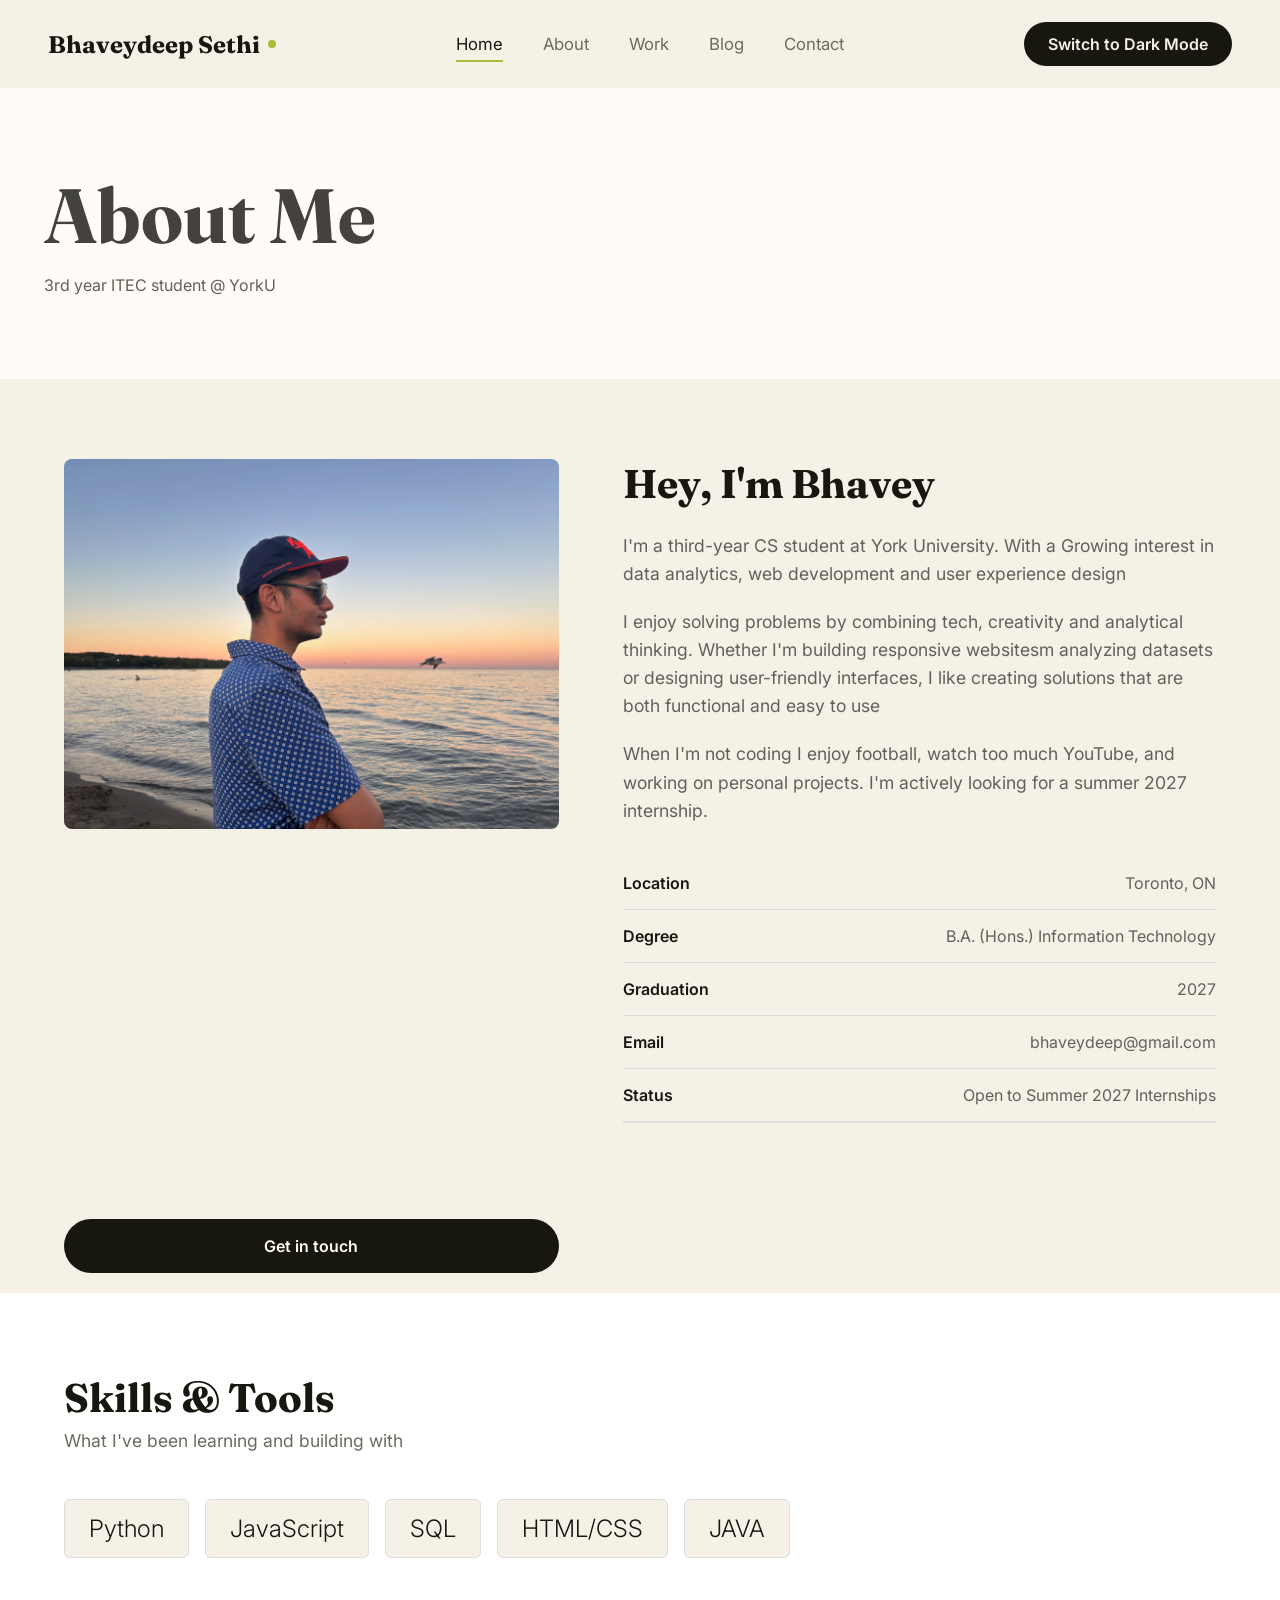
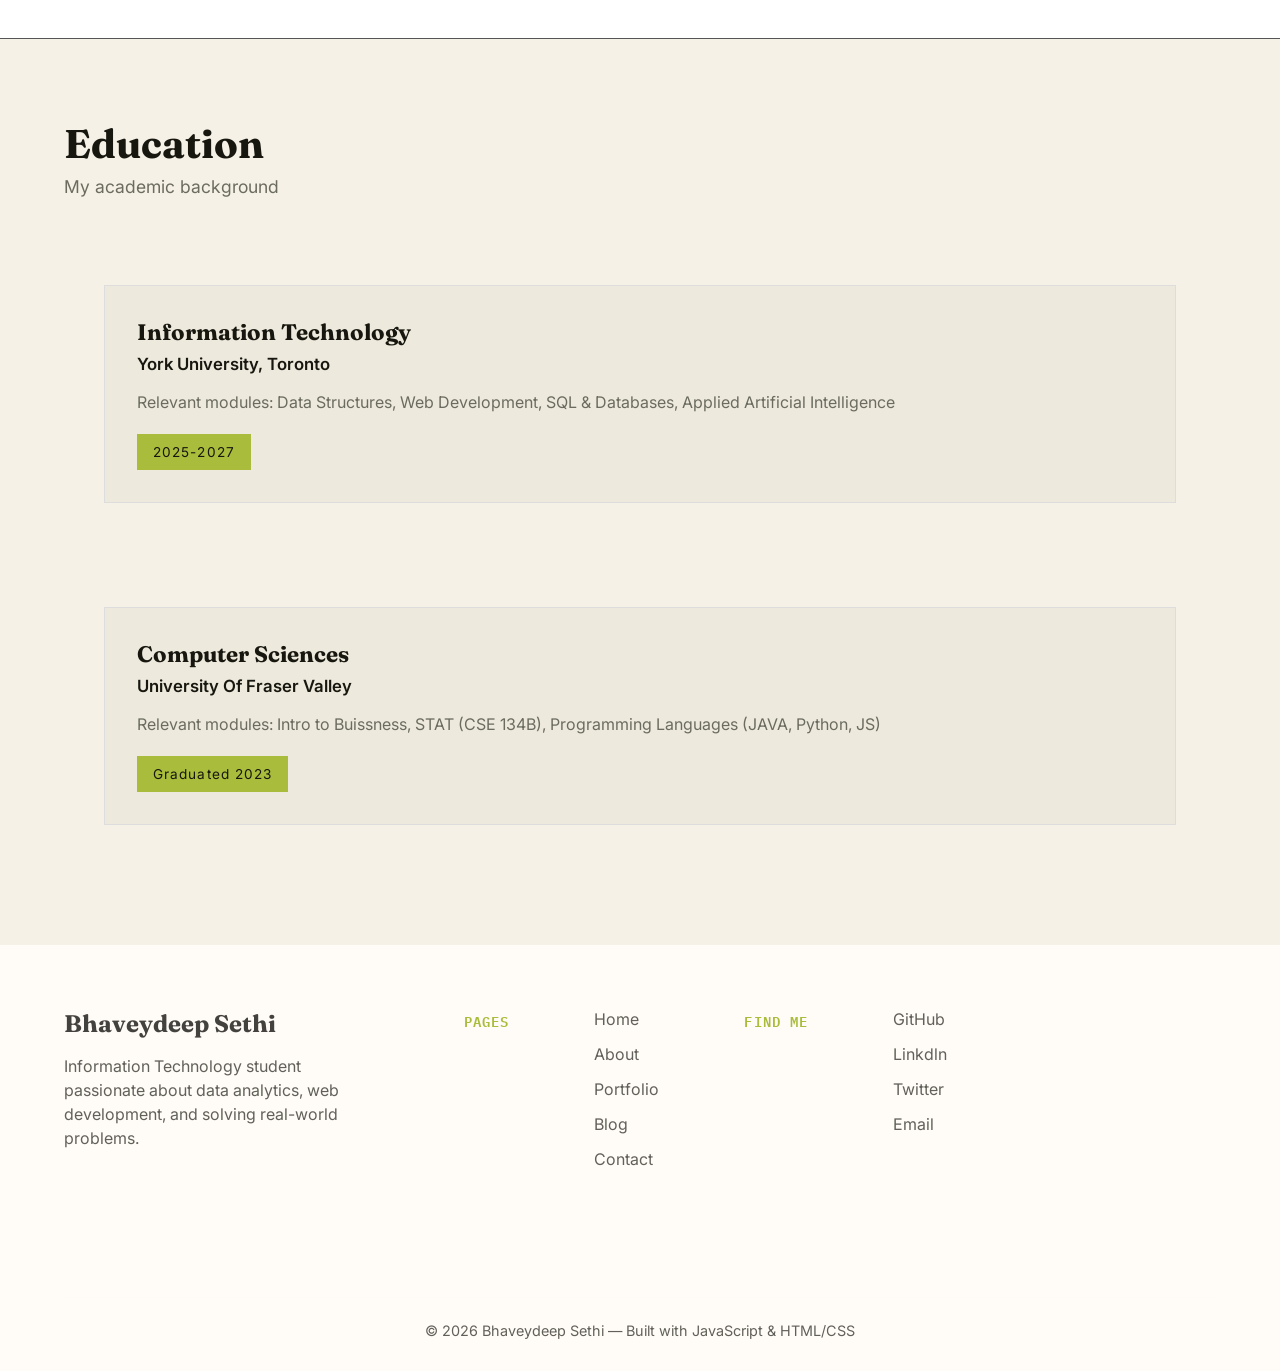
==== about.html @ d6906f6d "Add files via upload Initial portfolio website" ====
<!DOCTYPE html>
<html lang="en">
<head>
  <meta charset="UTF-8" />
  <meta name="viewport" content="width=device-width, initial-scale=1.0" />
  <title>Bhaveydeep Sethi — Data Analyst Portfolio</title>

  <!-- External stylesheet (site-wide) -->
  <link rel="stylesheet" href="css/style.css" />

  <!-- Google Fonts: display serif + body sans + mono for data labels -->
  <link rel="preconnect" href="https://fonts.googleapis.com" />
  <link href="https://fonts.googleapis.com/css2?family=Fraunces:ital,wght@0,600;0,700;1,600&family=Inter:wght@400;500;600&family=IBM+Plex+Mono:wght@400;500&display=swap" rel="stylesheet" />

  <!-- Internal CSS: page-specific override, only used on the home page -->
  <style>
    /* This page's badge text is slightly wider-tracked than the default,
       just for the home hero */
    .hero-badge {
      letter-spacing: 0.12em;
    }
  </style>
</head>

<body>

    <script>
    //Applying the dark theme before the page loads 
    var savedTheme = localStorage.getItem("theme"); //creating new variable that holds either dark or light
      if (savedTheme === "dark"){
        document.body.setAttribute("data-theme", "dark"); //adding custom attribute to body
      }
  </script>

  <!-- ================= NAVIGATION ================= -->
  <div id="header-placeholder"></div>

  <!-- ================= HERO ================= -->
  <section class="projects">
    <div class="projects-copy">
        <h1 class="projects-heading">
            About Me
        </h1>
        <p class="projects-bio">
            3rd year ITEC student @ YorkU
        </p>
    </div>  
  </section>

  <!-- ================= HERO ================= -->
   <section class="about-section">
    <div class="about-photo">
        <img src="images/IMG_4230.jpeg"
        alt="photo of Bhavey"/>
    </div>

    <div class="about-info">
        <h2 class="about-heading">Hey, I'm Bhavey</h2>
        <p class="about-desc">I'm a third-year CS student at York University. 
            With a Growing interest in data analytics, web development and user experience 
            design
            </p>
        <p class="about-desc">I enjoy solving problems by combining tech, creativity and analytical thinking.
            Whether I'm building responsive websitesm analyzing datasets or designing user-friendly interfaces,
            I like creating solutions that are both functional and easy to use
        </p>    
        <p class="about-desc">When I'm not coding I enjoy football, watch too much
             YouTube, and working on personal projects. I'm actively looking for 
             a summer 2027 internship.</p>   
        <ul class="about-links">
            <li><strong>Location</strong><span>Toronto, ON</span></li>
            <li><strong>Degree</strong><span>B.A. (Hons.) Information Technology</span></li>
            <li><strong>Graduation</strong><span>2027</span></li>
            <li><strong>Email</strong><span>bhaveydeep@gmail.com</span></li>
            <li><strong>Status</strong><span>Open to Summer 2027 Internships</span></li>
        </ul>

        </div>

        <button class="about-btn">Get in touch</button>
    </div>
   </section>

   <section class="skills">
        <div class="skills-heading">
        <h2 class="skills-title">Skills & Tools</h2>
        <p class="skills-desc">What I've been learning and building with </p>
        </div>
        
        <div class="skills-tags">
            <span class="tag">Python</span>
            <span class="tag">JavaScript</span>
            <span class="tag">SQL</span>
            <span class="tag">HTML/CSS</span>
            <span class="tag">JAVA</span>
        </div>
    
   </section>

   <section class="education">
    
    <div class="education-info">
        <h2 class="education-heading">Education</h2>
        <p class="education-para">My academic background</p>

    </div>
    <div class="education-panel">
        <div class="uni-section">
            <h2 class="uni-head">Information Technology</h2>
            <p class="uni-desc">York University, Toronto</p>
            <p class="uni-para">Relevant modules: Data Structures, Web Development, SQL & Databases, Applied Artificial Intelligence</p>
            <span class="entry-date">2025-2027</span>
        </div>
        <div class="school-section">
            <h2 class="uni-head">Computer Sciences</h2>
            <p class="uni-desc">University Of Fraser Valley</p>
            <p class="uni-para">Relevant modules: Intro to Buissness, STAT (CSE 134B), Programming Languages (JAVA, Python, JS) </p>
            <span class="entry-date">Graduated 2023</span>
        </div>
        
    </div>

   </section>


      <!-- ================= Footer ================= -->
  <div id="footer-placeholder"></div>
  <script src="js/theme.js"></script>
  <script src="js/components.js"></script>

</body>
</html>
---- css/style.css ----
/* ---- Design tokens ---- */
:root {
  --bg-nav: #F5F1E7;        /* warm off-white nav bar */
  --bg-hero: 	#fffbf7;       /* near-black hero background */
  --text-cream: #43423e;    /* headline / body text on dark bg */
  --text-muted: #616159;    /* secondary paragraph text on dark bg */
  --text-ink: #17170F;      /* text on light backgrounds */
  --accent: #a9bc3c;        /* signature lime accent (badge, underline, italic word) */
  --accent-ink: #17170F;    /* text sitting on top of accent */
  --bg-card: #ffffff;
  --brd-border: #ddd;
  --bg-tags: #EDE9DD;
  --font-display: "Fraunces", Georgia, serif;
  --font-body: "Inter", -apple-system, BlinkMacSystemFont, sans-serif;
  --font-mono: "IBM Plex Mono", "Courier New", monospace;

  --nav-height: 88px;
}

* {
  box-sizing: border-box;
}

body {
  margin: 0;
  font-family: var(--font-body);
  color: var(--text-ink);
  background: var(--bg-hero);
}

/*Dark Mode override */
body[data-theme = "dark"] {


  --bg-nav: #1B1B1B;          /* Dark navigation */
  --bg-hero: #121212;         /* Main page background */
  --text-cream: #F5F1E7;      /* Main light text */
  --text-muted: #868686;      /* Secondary text */
  --text-ink: #F5F1E7;        /* Primary text on dark backgrounds */
  --accent: #D8F24B;          /* Keep the same accent */
  --accent-ink: #17170F;      /* Text on accent button */
  --bg-card: #201D19;
  --brd-border: #55514b;
  --bg-tags:#0E0C0A;
}


img {
  max-width: 100%;
  display: block;
}

a {
  text-decoration: none;
  color: inherit;
}

/* ---- Navigation ---- */
.site-nav {
  background: var(--bg-nav);
  height: var(--nav-height);
  display: flex;
  align-items: center;
  justify-content: space-between;
  padding: 0 48px;
  position: relative;
}

/* Wrapper around the links + contact button. On desktop this is
   transparent to layout so its children act as direct flex items
   of .site-nav, matching the original 3-column layout. */
.nav-menu {
  display: contents;
}

/* Hamburger button: hidden on desktop, shown at the mobile breakpoint */
.nav-toggle {
  display: none;
  flex-direction: column;
  justify-content: center;
  align-items: center;
  gap: 5px;
  width: 40px;
  height: 40px;
  padding: 0;
  background: transparent;
  border: none;
  cursor: pointer;
  z-index: 20;
}

.nav-toggle-bar {
  width: 24px;
  height: 2px;
  background: var(--text-ink);
  border-radius: 2px;
  transition: transform 0.2s ease, opacity 0.2s ease;
}

.nav-toggle[aria-expanded="true"] .nav-toggle-bar:nth-child(1) {
  transform: translateY(7px) rotate(45deg);
}

.nav-toggle[aria-expanded="true"] .nav-toggle-bar:nth-child(2) {
  opacity: 0;
}

.nav-toggle[aria-expanded="true"] .nav-toggle-bar:nth-child(3) {
  transform: translateY(-7px) rotate(-45deg);
}

.nav-logo {
  font-family: var(--font-display);
  font-weight: 700;
  font-size: 1.5rem;
  color: var(--text-ink);
  display: flex;
  align-items: center;
  gap: 8px;
}

.nav-logo .dot {
  width: 8px;
  height: 8px;
  border-radius: 50%;
  background: var(--accent);
  display: inline-block;
}

.nav-links {
  display: flex;
  align-items: center;
  gap: 40px;
  list-style: none;
  margin: 0;
  padding: 0;
}

.nav-links a {
  font-size: 1.05rem;
  color: #6b6b60;
  padding-bottom: 6px;
  border-bottom: 2px solid transparent;
  transition: color 0.15s ease;
}

.nav-links a:hover {
  color: var(--text-ink);
}

.nav-links a.active {
  color: var(--text-ink);
  border-bottom-color: var(--accent);
}

.nav-contact {
  background: var(--text-ink);
  color: var(--bg-nav);
  font-family: var(--font-body);
  font-weight: 600;
  padding: 12px 24px;
  border-radius: 999px;
  font-size: 1rem;
}

.nav-contact:hover {
  background: var(--brd-border);
  color: var(--text-ink);
}

/* Discards the native styling for button*/
button.nav-contact{
  appearance: none;
  border:none;
  cursor: pointer;
  font-size: 1rem;
}

/* ---- Hero ---- */
.hero {
  background: var(--bg-hero);
  display: grid;
  grid-template-columns: 1.1fr 1fr;
  align-items: stretch;
  min-height: calc(100vh - var(--nav-height));
}

.hero-copy {
  padding: 88px 64px 64px 64px;
  display: flex;
  flex-direction: column;
  justify-content: center;
  gap: 28px;
}

.hero-badge {
  display: inline-flex;
  align-self: flex-start;
  background: var(--accent);
  color: var(--accent-ink);
  font-family: var(--font-mono);
  font-size: 0.85rem;
  letter-spacing: 0.08em;
  text-transform: uppercase;
  padding: 12px 20px;
}

.hero-heading {
  font-family: var(--font-display);
  font-weight: 700;
  font-size: clamp(2.6rem, 5vw, 4.4rem);
  line-height: 1.05;
  color: var(--text-cream);
  margin: 0;
}

.hero-heading em {
  font-style: italic;
  color: var(--accent);
}

.hero-bio {
  font-size: 1.15rem;
  line-height: 1.6;
  color: var(--text-muted);
  max-width: 46ch;
  margin: 0;
}

.hero-actions {
  display: flex;
  gap: 16px;
  margin-top: 8px;
}

.btn {
  font-family: var(--font-body);
  font-weight: 600;
  font-size: 1rem;
  padding: 14px 28px;
  border-radius: 999px;
  border: 1px solid var(--text-cream);
}

.btn-primary {
  background: var(--accent);
  color: var(--accent-ink);
  border-color: var(--accent);
}

.btn-primary:hover {
  background: #c3e02f;
}

.btn-secondary {
  background: transparent;
  color: var(--text-cream);
}

.btn-secondary:hover {
  background: rgba(246, 243, 234, 0.08);
}

.hero-photo {
  position: relative;
  overflow: hidden;
}

.hero-photo img {
  width: 100%;
  height: 100%;
  object-fit: cover;
  filter: grayscale(15%);
}

.hero-photo-caption {
  position: absolute;
  bottom: 24px;
  left: 24px;
  font-family: var(--font-mono);
  font-size: 0.75rem;
  letter-spacing: 0.06em;
  color: var(--text-cream);
  background: rgba(0, 0, 0, 0.55);
  padding: 8px 12px;
}

/* ---- Responsive ---- */
@media (max-width: 900px) {
  .site-nav {
    padding: 0 24px;
  }

  .nav-toggle {
    display: flex;
  }

  /* Dropdown panel: hidden until toggled open by nav-toggle */
  .nav-menu {
    display: none;
    position: absolute;
    top: 100%;
    left: 0;
    right: 0;
    flex-direction: column;
    align-items: stretch;
    gap: 20px;
    background: var(--bg-nav);
    padding: 24px;
    border-top: 1px solid rgba(23, 23, 15, 0.1);
    box-shadow: 0 12px 24px rgba(0, 0, 0, 0.12);
    z-index: 10;
  }

  .nav-menu.open {
    display: flex;
  }

  .nav-links {
    flex-direction: column;
    align-items: flex-start;
    gap: 16px;
    width: 100%;
  }

  .nav-contact {
    align-self: flex-start;
  }

  .hero {
    grid-template-columns: 1fr;
  }

  .hero-photo {
    min-height: 360px;
  }

  .hero-copy {
    padding: 48px 24px;
  }
}

/* ---- Featured Projects: Section ---- */

.featured-projects {
  background: var(--bg-nav); /* Kepping same color as the nav bar */
  padding: 80px 64px;
  padding-bottom: 150px;
  border-top:1.5px solid #A7A79C;
  margin-bottom: 100px !important;
}

.section-header {
  display: flex;    /* Keeping the section's title on left and button on right*/
  justify-content: space-between;
  align-items: center;
  margin-bottom: 48px;
}

.section-header h2 {
  font-family: var(--font-body);
  font-weight: 700;
  font-size: larger;
  color: var(--text-ink);
margin: 0;
}

.all-btn-projects{
  font-family: var(--font-display);
  font-weight: 600;
  font-size: medium;
  background: transparent;
  border: 2px solid var(--brd-border);
  padding: 12px 24px;
  cursor: pointer;
  color: var(--text-cream);
}

.all-btn-projects:hover{
  background: var(--text-ink);
  color: var(--brd-border);
}

/* Turn the section into a grid layout  by creating 3 equal columns*/
.projects-grid {
  display: grid;
  grid-template-columns: 1fr 1fr 1fr;
  gap: 32px
}

/*Boundary of the card */
.project-card {
  background: var(--bg-card);
  border : 1px solid var(--brd-border);
}

/*Styling of Image in the card */
.project-img {
  width: 100%;
  height: 220px;
  object-fit: cover;
}

.project-body{
  padding: 24px;
}

.project-meta{
  display: flex;
  justify-content: space-between;
  font-family: var(--font-mono);
  font-size: small;
  text-transform: uppercase;
  color: grey;
  margin-bottom: 16px;
}

.project-title {
  font-family: var(--font-display);
  font-weight: 700;
  font-size: large;
  color: var(--text-ink);
  margin: auto;
  margin-bottom: 6px;
}

.project-desc{
  font-family: var(--font-body);
  font-size:large;
  line-height: 1.5;
  color: #555;
  margin: auto;
}

/* =========================

   Projects page

========================= */

.projects {
  background: var(--bg-hero);
  padding: 80px 64px;
  display: flex;
  align-items: center;
  /* min-height: calc(100vh - var(--nav-height)); */
}

.projects-copy{
  max-width: 700px;
}

.projects-heading{
  font-family: var(--font-display);
  font-size: clamp(2.4rem, 6vw, 78px);
  color: var(--text-cream);
  margin: 0 -20px 10px;
}

.projects-bio{
  font-family: var(--font-body);
  font-size: 16px;
  color: var(--text-muted);
  line-height: 1.6;
  margin: 0 -20px 0;
}

/* ---- Footer: outer wrapper ---- */
.footer-start{
  background: var(--bg-hero);
  padding: 64px 64px 32px 64px;
  display: flex;
  gap: 80px;
  flex-wrap:wrap;
}

.footer-info{
  max-width: 320px;
}

.footer-links{
  display:flex;
  gap: 85px;
}

.footer-logo{
  font-family: var(--font-display);
  font-weight: 700;
  font-size: 1.5rem;
  color: var(--text-cream);
  margin: 0 0 16px 0;
}

.footer-desc{
  font-family: var(--font-body);
  font-size: 1rem;
  line-height: 1.5;
  color: var(--text-muted);
  margin: 0;
}

/* ---- Footer: "PAGES" / "FIND ME" headings ---- */
.footer-pages-head,.footer-findme-head{
  font-family: var(--font-mono);
  font-weight: 600;
  font-size: 0.85rem;
  letter-spacing: 0.08em;
  text-transform: uppercase;
  color: var(--accent);
  margin: 0 0 20px 0;
}

/* ---- Footer: link lists ---- */
.footer-pages,.footer-findme{
  list-style: none;
  margin: 0;
  padding:0;
  display: flex;
  flex-direction: column;
  gap: 15px;
}


.footer-pages a,.footer-findme a {
  font-family: var(--font-body);
  font-size: 1rem;
  color:var(--text-muted)
}

.footer-pages a:hover, .footer-findme a:hover {
  color: var(--text-cream);
}

.footer-end{
  border-top : 1px solid rgba(246, 243, 234, 0.15);
  margin-top: 48px;
  padding-top: 24px;
  text-align: center;
  flex-basis: 100%;
}

.foot-footer{
  font-family: var(--font-body);
  font-size: 0.9rem;
  color: var(--text-muted);
  margin: 0;
}

/* ---- Education: outer section ---- */
.education{
  background: var(--bg-nav);
  padding: 80px 64px;
}

.education-info{
  margin-bottom: 48px;
}

.education-heading{
  font-family: var(--font-display);
  font-weight: 700;
  font-size: 2.5rem;
  color: var(--text-ink);
  margin: 0 0 8px 0;
}

.education-para{
  font-family: var(--font-body);
  font-size: 1.1rem;
  color: #6b6b60;
  margin:0;
}

.education-panel{
  display: flex;
  flex-direction: column;
  gap: 24px;

}

.uni-section, .school-section {
  background: var(--bg-tags);
  border: 1px solid var(--brd-border);
  padding: 32px;
  margin: 40px;
}

.uni-head{
  font-family: var(--font-display);
  font-weight: 700;
  font-size: 1.4rem;
  color: var(--text-ink);
  margin: 0 0 8px 0;
}

.uni-desc{
  font-family: var(--font-body);
  font-weight: 600;
  font-size: 1.05rem;
  color: var(--text-ink);
  margin: 0 0 16px 0;
}

.uni-para{
  font-family: var(--font-body);
  font-size: 1rem;
  line-height: 1.5;
  color: #6b6b60;
  margin: 0 0 20px 0;
}

.entry-date {
  display: inline-flex;
  background: var(--accent);
  color: var(--accent-ink);
  font-family: var(--accent-ink);
  font-size: 0.85rem;
  letter-spacing: 0.08em;
  padding: 10px 16px;
}

/* ---- Skills: outer section ---- */

.skills{
  background-color: var(--bg-card);
  padding: 80px 64px;
  border-bottom: 1px solid #555;
}

.skills-heading{
  margin-bottom: 48px;
}

.skills-title{
  font-family: var(--font-display);
  font-weight: 700;
  font-size: 2.5rem;
  color: var(--text-ink);
  margin: 0 0 8px 0;
}

.skills-desc{
  font-family: var(--font-body);
  font-size: 1.1rem;
  color: #6b6b60;
  margin: 0;
}

.skills-tags{
  display:flex;
  flex-wrap: wrap;
  gap: 16px;
}

.tag{
  background: var(--bg-nav);
  border: 1px solid var(--brd-border);
  color: var(--text-ink);
  font-family: var(--font-body);
  font-weight: 300;
  font-size: 1.5rem;
  padding: 14px 24px;
  border-radius: 6px;
}

.skills-tags :hover{
  background-color: #c3e02f;
  color: var(--accent-ink);
}

/* ---- About: outer section */
/* two columns (photo, info) ---- */
.about-section {
  background: var(--bg-nav);
  padding: 80px 64px 20px;
  display: grid;
  grid-template-columns: 1fr 1.2fr;
  gap: 64px;
  align-items: start;
}

/* Photo */
.about-photo img {
  width: 100%;
  border-radius: 8px;
  object-fit: cover;
}

/* Heading */
.about-heading {
  font-family: var(--font-display);
  font-weight: 700;
  font-size: 2.5rem;
  color: var(--text-ink);
  margin: 0 0 24px 0;
}

/* Body paragraphs */
.about-desc {
  font-family: var(--font-body);
  font-size: 1.1rem;
  line-height: 1.6;
  color: var(--text-muted);
  margin: 0 0 20px 0;
}

/* Facts list */

.about-links {
  font-family: var(--font-body);
  font-size: 1rem;
  color: var(--text-ink);
  padding: 10px 0;
  border-bottom: 1px solid #ddd;
  list-style: none;
  margin: 32px 0;
  padding: 0;
}

.about-links li {
  display: flex;
  justify-content: space-between;
  align-items: center;
  padding: 16px 0;
  border-bottom: 1px solid var(--brd-border);

  font-family: var(--font-body);
  font-size: 1rem;
  color: var(--text-ink);
}

.about-links li strong {
  font-weight: 600;
  color: var(--text-ink);
}

.about-links li span {
  color: var(--text-muted);
}

/* Button, same pill style as your nav's Contact button */
.about-btn {
  display: inline-block;
  background: var(--text-ink);
  color: var(--bg-hero);
  font-family: var(--font-body);
  font-weight: 600;
  font-size: 1rem;
  padding: 17px 28px;
  border-radius: 999px;
  border:none;
}

.about-btn:hover {
  background: var(--text-muted);
}

/* ---- Contact section ---- */
.contact-section{
  background: var(--bg-nav);
  padding: 80px 64px;
}

/*FormL stacking all vertically*/
.contact-form{
  max-width: 700px;
  display: flex;
  flex-direction: column;
  gap: 30px;
}

/* Holds Name + Email side by side*/
.form-row{
  display:flex;
  gap: 35px;
}

.form-name,
.form-email,
.form-message {
  flex: 1;
  display: flex;
  flex-direction: column;
  gap: 8px;
}

/* Shared look for the labels of form */
.form-name label,
.form-email label,
.form-message label{
  font-family: var(--font-body);
  font-weight: 700;
  font-size: 1rem;
  color: var(--text-ink)
}

/* Shared look for the text inputs and messagearea */
.form-name input,
.form-email input,
.form-message textarea{
  background: var(--bg-tags);
  border: 1px solid var(--brd-border);
  border-radius: 4px;
  padding: 14px 16px;
  font-family: var(--font-body);
  font-size: 1rem;
  color: var(--text-ink)
}

.form-message textarea{
  min-height: 180px;
  resize: vertical
}

/*Error Message under the field */
.error-message {
  color: #c0392b;
  font-size: 0.85rem;
}

/* Submit button */
 .contact-btn{
  align-self: flex-start;
  background: var(--text-ink);
  color: var(--bg-hero);
  font-family: var(--font-body);
  font-weight: 700;
  font-size: 1rem;
  border: none;
  border-radius: 4px;
  padding: 16px 32px;
  cursor: pointer;
 }

 .contact-btn:hover {
  background: var(--text-cream);
 }

 /*  */
 @media (max-width: 700px){
  .form-row{
    flex-direction: column;
  }
 }

/* ========================= COnditional rule that happens only on narrow screens ========================= */
@media (max-width: 900px) {
  .featured-projects,
  .projects,
  .education,
  .skills,
  .about-section,
  .contact-section,
  .footer-start {
    padding: 56px 24px;
  }

  .section-header {
    flex-direction: column;
    align-items: flex-start;
    gap: 16px;
  }

  .projects-grid {
    grid-template-columns: 1fr;
  }

  .about-section {
    grid-template-columns: 1fr;
    gap: 32px;
  }

  .footer-start {
    gap: 40px;
  }

  .footer-links {
    gap: 48px;
  }

  .uni-section,
  .school-section {
    margin: 0 0 24px 0;
  }

  .education-panel {
    gap: 0;
  }

  .skills-tags {
    gap: 12px;
  }

  .tag {
    font-size: 1.1rem;
    padding: 10px 18px;
  }

  .form-row {
    flex-direction: column;
  }
}

@media (max-width: 560px) {
  .hero-actions {
    flex-direction: column;
    align-items: stretch;
  }

  .projects-heading {
    margin: 0 0 10px 0;
  }

  .about-btn {
    width: 100%;
    text-align: center;
  }
}

/* --- Filter Bar ---- */

.filter-bar{
  display: flex;
  gap: 12px;
  padding: 24px 0 24px 0;
  background: var(--bg-nav);
}

/* Each button design being inactive by default*/
.filter-btn {
  font-family: var(--font-body);
  font-weight: 600;
  font-size: 1rem;
  background: transparent;
  border: 1px solid #ccc;   
  color: var(--text-ink);
  padding: 12px 24px;
  border-radius: 2px;
  cursor: pointer;
  appearance: none;   /*Not applying the native browser design */
}

/* when hovered it would change the color*/
.filter-btn:hover {
  border-color: var(--text-ink);
}

/* Active state */
.filter-btn.active {
  background: var(--text-ink);
  color: var(--bg-hero);
  border-color: var(--text-ink);
}

/* No results message */
.no-results {
  font-family: var(--font-body);
  font-size: 1.1rem;
  color: #6b6b60;
  text-align: center;
  padding: 48px 0;
}

/* =============================BLOG========================== */

/* ---- Blog: outer section ---- */
.blog-section {
  background: var(--bg-nav);
  padding: 80px 64px;
}

.blog-heading {
  font-family: var(--font-display);
  font-weight: 700;
  font-size: 2.5rem;
  color: var(--text-ink);
  margin: 0 0 48px 0;
}

/* Grid: 3 equal columns, same trick as .projects-grid */
.blog-grid {
  display: grid;
  grid-template-columns: 1fr 1fr 1fr;
  gap: 32px;
}

/* ---- Individual post card ---- */
.post-card {
  background: var(--bg-card);
  border: 1px solid var(--brd-border);
}

.post-img {
  width: 100%;
  height: 220px;
  object-fit: cover;
}

.post-body {
  padding: 24px;
}

/* Row holding the category badge + read time */
.post-meta {
  display: flex;
  align-items: center;
  gap: 12px;
  margin-bottom: 16px;
}

.post-category {
  font-family: var(--font-body);
  font-size: 0.85rem;
  color: var(--text-ink);
  border: 1px solid #ccc;
  border-radius: 4px;
  padding: 6px 12px;
}

.post-readtime {
  font-family: var(--font-body);
  font-size: 0.95rem;
  color: #6b6b60;
}

.post-title {
  font-family: var(--font-display);
  font-weight: 700;
  font-size: 1.4rem;
  color: var(--text-ink);
  margin: 0 0 12px 0;
}

.post-date {
  font-family: var(--font-body);
  font-size: 0.95rem;
  color: #6b6b60;
  margin: 0;
}

/* "Latest Post" badge  */
.latest-badge {
  display: inline-block;
  background: var(--accent);
  color: var(--accent-ink);
  font-family: var(--font-mono);
  font-size: 0.75rem;
  letter-spacing: 0.06em;
  text-transform: uppercase;
  padding: 4px 10px;
  margin-left: 8px;
}

/* ---- Responsive: stack to 1 column on small screens ---- */
@media (max-width: 900px) {
  .blog-grid {
    grid-template-columns: 1fr;
  }
}

/* =============================BLOG POST========================== */
/* ---- Post detail: dark header section ---- */
.post-hero {
  background: var(--bg-hero);
  padding: 64px 64px 80px 64px;
}

.post-back {
  display: inline-block;
  font-family: var(--font-body);
  font-size: 1rem;
  color: var(--text-muted);
  margin-bottom: 48px;
}

.post-back:hover {
  color: var(--text-cream);
}

.post-hero-meta {
  display: flex;
  align-items: center;
  gap: 16px;
  margin-bottom: 24px;
}

/* Override the category pill's look, but only inside the dark hero */
.post-hero .post-category {
  background: var(--accent);
  color: var(--accent-ink);
  border: none;
  font-family: var(--font-mono);
  font-weight: 700;
  text-transform: uppercase;
  letter-spacing: 0.06em;
  padding: 8px 16px;
}

.post-hero .post-readtime {
  color: var(--text-muted);
}

.post-hero-title {
  font-family: var(--font-display);
  font-weight: 700;
  font-size: 3rem;
  line-height: 1.15;
  color: var(--text-cream);
  margin: 0 0 24px 0;
}

.post-hero-date {
  font-family: var(--font-body);
  font-size: 1.05rem;
  color: var(--text-muted);
  margin: 0;
}

/* ---- Content section below the header: image + article text ---- */
.post-content-section {
  background: var(--bg-nav);
}

.post-hero-img {
  width: 100%;
  height: 420px;
  object-fit: cover;
  display: block;
}

.post-article {
  max-width: 720px;
  margin: 0 auto;
  padding: 64px 24px;
  font-family: var(--font-body);
  font-size: 1.15rem;
  line-height: 1.7;
  color: var(--text-ink);
}

/* Styling for the tags inside post.content (injected via innerHTML) */
.post-article p {
  margin: 0 0 24px 0;
}

.post-article h3 {
  font-family: var(--font-display);
  font-weight: 700;
  font-size: 1.5rem;
  color: var(--text-ink);
  margin: 40px 0 16px 0;
}

/* ================= Resume Page ================= */

.resume-section{
    background: var(--bg-nav);
    padding: 80px 64px;
    text-align: center;
}

.resume-heading{
    font-family: var(--font-display);
    font-size: 2.8rem;
    color: var(--text-ink);
    margin-bottom: 16px;
}

.resume-text{
    font-family: var(--font-body);
    color: var(--text-muted);
    margin-bottom: 40px;
}

.resume-viewer{
    width: 100%;
    height: 900px;
    border: 1px solid var(--brd-border);
    background: white;
    margin-bottom: 32px;
}

.resume-section .all-btn-projects{
    display: inline-block;
    text-decoration: none;
}

@media (max-width:900px){

    .resume-section{
        padding:56px 24px;
    }

    .resume-viewer{
        height:600px;
    }
}
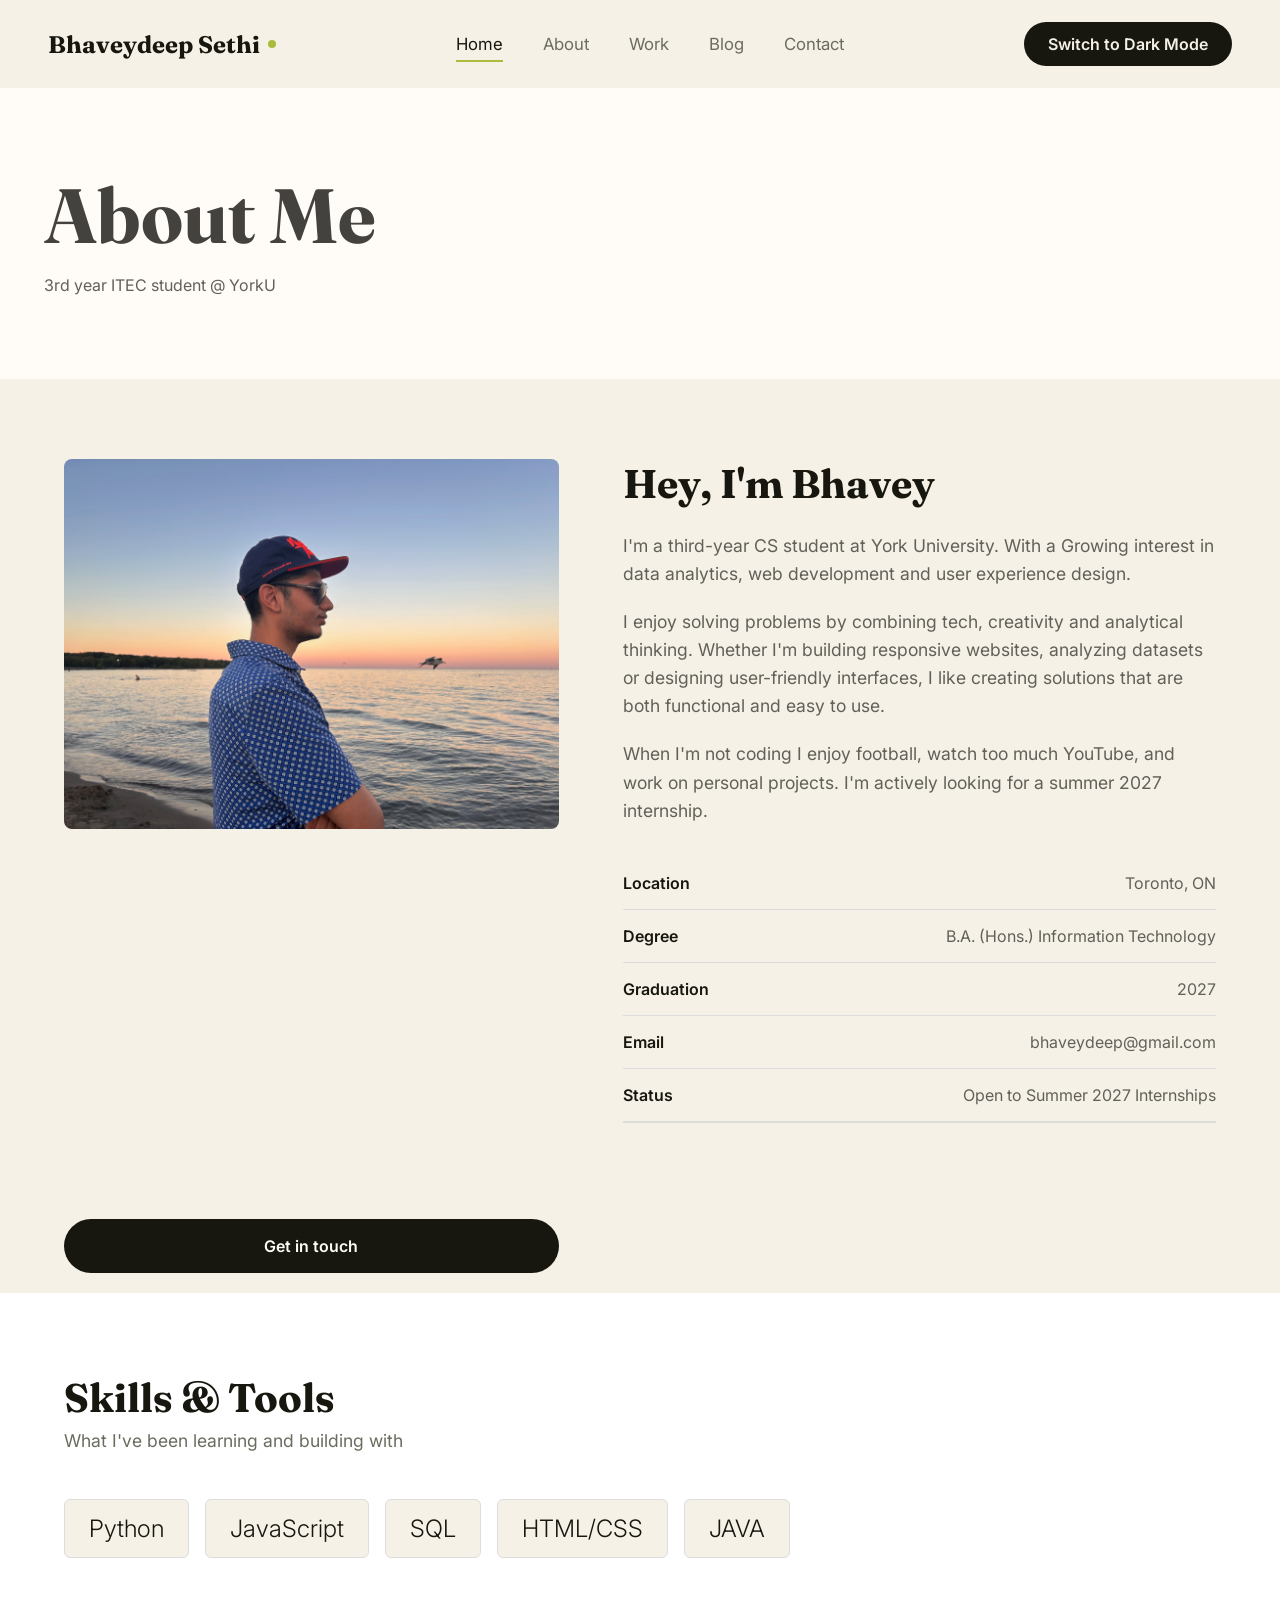
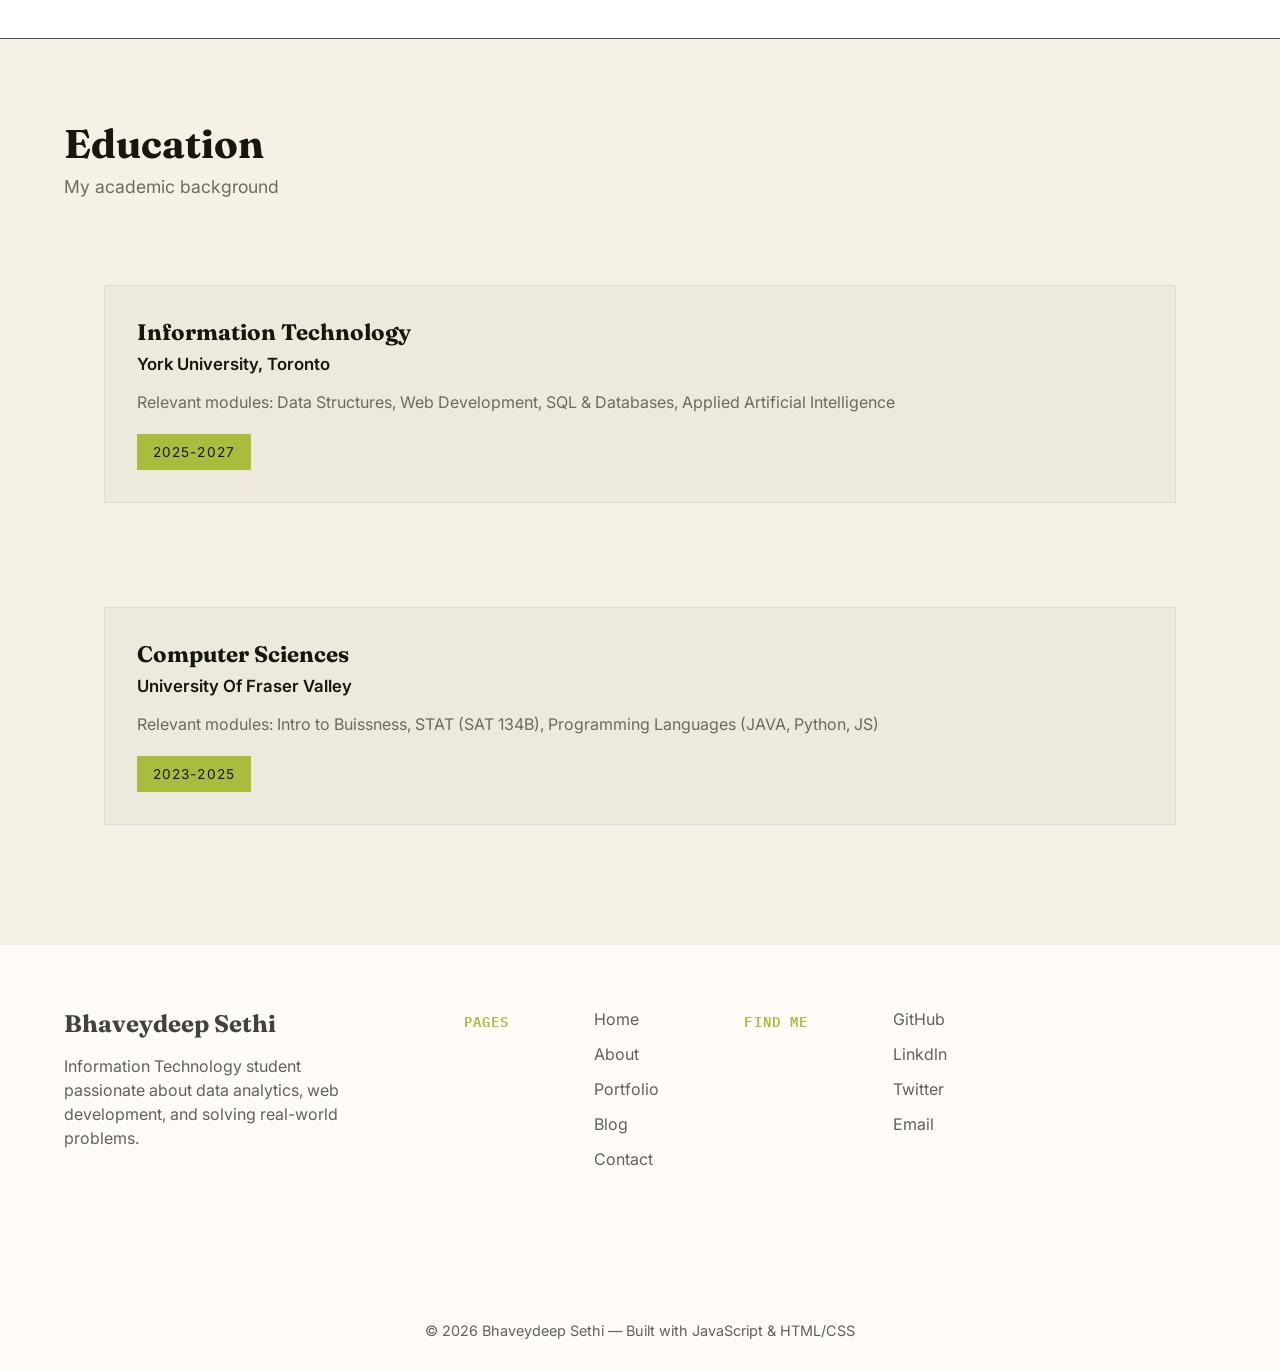
==== commit aab78bf4: "Update about.html Created about page with personal information, skills, and profile details" ====
--- a/about.html
+++ b/about.html
@@ -3,7 +3,7 @@
 <head>
   <meta charset="UTF-8" />
   <meta name="viewport" content="width=device-width, initial-scale=1.0" />
-  <title>Bhaveydeep Sethi — Data Analyst Portfolio</title>
+  <title>About Me — Data Analyst Portfolio</title>
 
   <!-- External stylesheet (site-wide) -->
   <link rel="stylesheet" href="css/style.css" />
@@ -58,14 +58,14 @@
         <h2 class="about-heading">Hey, I'm Bhavey</h2>
         <p class="about-desc">I'm a third-year CS student at York University. 
             With a Growing interest in data analytics, web development and user experience 
-            design
+            design.
             </p>
         <p class="about-desc">I enjoy solving problems by combining tech, creativity and analytical thinking.
-            Whether I'm building responsive websitesm analyzing datasets or designing user-friendly interfaces,
-            I like creating solutions that are both functional and easy to use
+            Whether I'm building responsive websites, analyzing datasets or designing user-friendly interfaces,
+            I like creating solutions that are both functional and easy to use.
         </p>    
         <p class="about-desc">When I'm not coding I enjoy football, watch too much
-             YouTube, and working on personal projects. I'm actively looking for 
+             YouTube, and work on personal projects. I'm actively looking for 
              a summer 2027 internship.</p>   
         <ul class="about-links">
             <li><strong>Location</strong><span>Toronto, ON</span></li>
@@ -114,8 +114,8 @@
         <div class="school-section">
             <h2 class="uni-head">Computer Sciences</h2>
             <p class="uni-desc">University Of Fraser Valley</p>
-            <p class="uni-para">Relevant modules: Intro to Buissness, STAT (CSE 134B), Programming Languages (JAVA, Python, JS) </p>
-            <span class="entry-date">Graduated 2023</span>
+            <p class="uni-para">Relevant modules: Intro to Buissness, STAT (SAT 134B), Programming Languages (JAVA, Python, JS) </p>
+            <span class="entry-date">2023-2025</span>
         </div>
         
     </div>
@@ -129,4 +129,4 @@
   <script src="js/components.js"></script>
 
 </body>
-</html>+</html>
